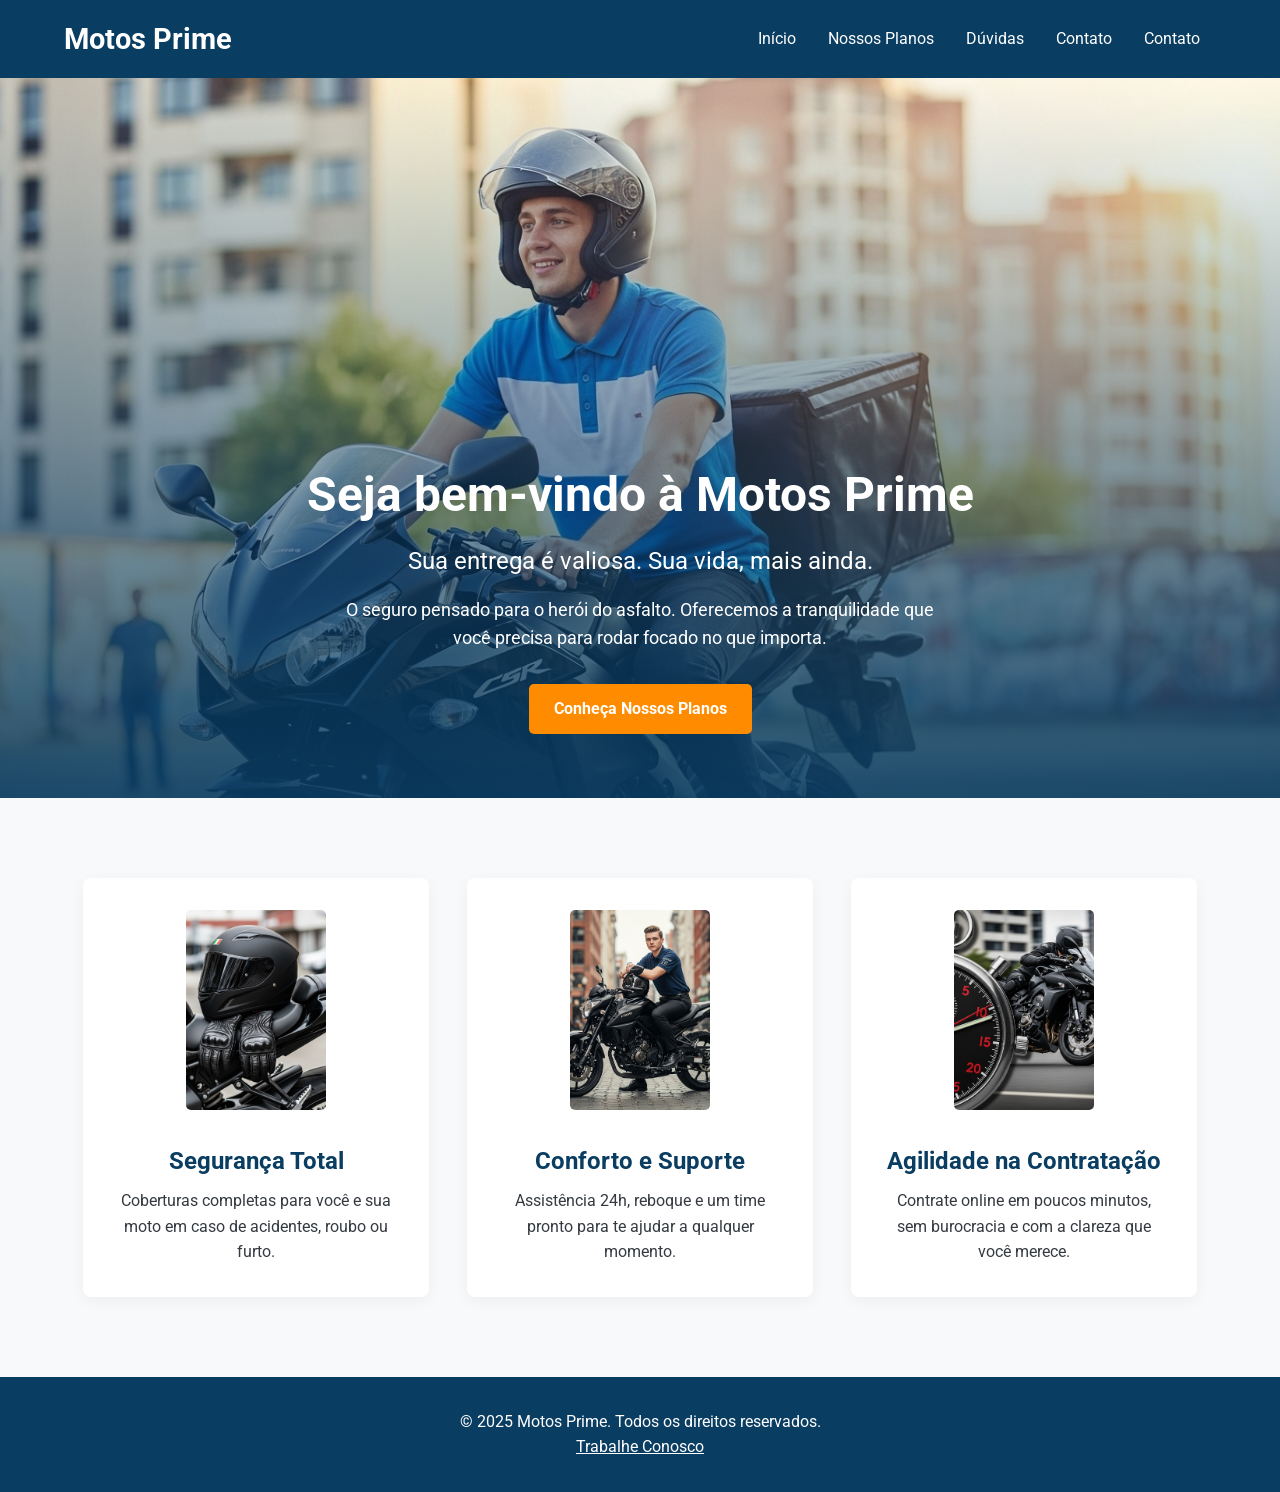
==== index.html @ d99079cb "Add files via upload" ====
<!DOCTYPE html>
<html lang="pt-BR">
<head>
    <meta charset="UTF-8">
    <meta name="viewport" content="width=device-width, initial-scale=1.0">
    <title>Motos Prime - Seguro para Motoboys</title>
    <link rel="stylesheet" href="css/style.css">
</head>
<body>
    <header>
        <nav class="navbar">
            <a href="index.html" class="logo">Motos Prime</a>
            <ul class="nav-menu">
                <li class="nav-item"><a href="index.html">Início</a></li>
                <li class="nav-item"><a href="planos.html">Nossos Planos</a></li>
                <li class="nav-item"><a href="faq.html">Dúvidas</a></li>
                <li class="nav-item"><a href="trabalhe-conosco.html">Contato</a></li>
                <li class="nav-item"><a href="contato.html">Contato</a></li>
            </ul>
            <div class="hamburger">
                <span class="bar"></span>
                <span class="bar"></span>
                <span class="bar"></span>
            </div>
        </nav>
    </header>

    <main>
        <section class="hero">
            <div class="hero-text">
                <h1>Seja bem-vindo à Motos Prime</h1>
                <h2>Sua entrega é valiosa. Sua vida, mais ainda.</h2>
                <p>O seguro pensado para o herói do asfalto. Oferecemos a tranquilidade que você precisa para rodar focado no que importa.</p>
                <a href="planos.html" class="cta-button">Conheça Nossos Planos</a>
            </div>
        </section>

        <section class="features">
            <div class="feature-card">
                <img src="images/segurança.jpg" alt="Equipamentos de segurança de moto">
                <h3>Segurança Total</h3>
                <p>Coberturas completas para você e sua moto em caso de acidentes, roubo ou furto.</p>
            </div>
            <div class="feature-card">
                <img src="images/conforto.jpg" alt="Motoboy recebendo suporte">
                <h3>Conforto e Suporte</h3>
                <p>Assistência 24h, reboque e um time pronto para te ajudar a qualquer momento.</p>
            </div>
            <div class="feature-card">
                <img src="images/agilidade.jpg" alt="Contratação rápida de seguro online">
                <h3>Agilidade na Contratação</h3>
                <p>Contrate online em poucos minutos, sem burocracia e com a clareza que você merece.</p>
            </div>
        </section>
    </main>

    <footer>
        <p>&copy; 2025 Motos Prime. Todos os direitos reservados.</p>
        <a href="trabalhe-conosco.html">Trabalhe Conosco</a>
    </footer>

    <script src="js/script.js"></script>
</body>
</html>
---- css/style.css ----
/* RESET BÁSICO E FONTES */
@import url('https://fonts.googleapis.com/css2?family=Roboto:wght@400;700&display=swap');

* {
    margin: 0;
    padding: 0;
    box-sizing: border-box;
}

body {
    font-family: 'Roboto', sans-serif;
    background-color: #ffffff;
    color: #343A40; /* Grafite */
    line-height: 1.6;
}

/* HEADER E NAVEGAÇÃO */
.navbar {
    display: flex;
    justify-content: space-between;
    align-items: center;
    padding: 1rem 5%;
    background-color: #0A3D62; /* Azul Corporativo */
    color: white;
    position: sticky;
    top: 0;
    z-index: 100;
}

.logo {
    font-size: 1.8rem;
    font-weight: 700;
    color: white;
    text-decoration: none;
}

.nav-menu {
    display: flex;
    list-style: none;
}

.nav-item a {
    color: white;
    text-decoration: none;
    margin: 0 1rem;
    font-size: 1rem;
    transition: color 0.3s ease;
}

.nav-item a:hover {
    color: #FF8C00; /* Laranja Vibrante */
}

.hamburger {
    display: none;
    cursor: pointer;
}

.bar {
    display: block;
    width: 25px;
    height: 3px;
    margin: 5px auto;
    background-color: white;
    transition: all 0.3s ease-in-out;
}

/* BOTÃO DE AÇÃO PRINCIPAL */
.cta-button {
    background-color: #FF8C00; /* Laranja Vibrante */
    color: white;
    padding: 12px 25px;
    border-radius: 5px;
    text-decoration: none;
    font-weight: 700;
    transition: background-color 0.3s ease;
    display: inline-block;
    border: none;
    cursor: pointer;
    font-size: 1rem;
}

.cta-button:hover {
    background-color: #E67E22; /* Laranja mais escuro */
}

/* SEÇÃO HERO (PÁGINA INICIAL) */
.hero {
    /* AVISO: A linha abaixo usa o caminho para o SEU arquivo JPG local. */
    background: linear-gradient(rgba(255, 255, 255, 0), rgba(10, 61, 98, 0.9)), url('../images/motoboy-entrega-banner.jpg') no-repeat center center/cover;
    
    height: 80vh;
    display: flex;
    justify-content: center;
    align-items: end;
    color: white;
    text-align: center;
    padding: 0 5% 5%;
}

.hero-text h1 {
    font-size: 3rem;
    margin-bottom: 0.5rem;
}

.hero-text h2 {
    font-size: 1.5rem;
    margin-bottom: 1rem;
    font-weight: 400;
}

.hero-text p {
    font-size: 1.1rem;
    max-width: 600px;
    margin: 0 auto 2rem auto;
}

/* SEÇÃO FEATURES (PÁGINA INICIAL) */
.features {
    display: flex;
    justify-content: space-around;
    padding: 4rem 5%;
    background-color: #F8F9FA; /* Cinza Claro */
    flex-wrap: wrap;
}

.feature-card {
    background-color: white;
    padding: 2rem;
    text-align: center;
    border-radius: 8px;
    box-shadow: 0 4px 15px rgba(0,0,0,0.05);
    width: 30%;
    min-width: 280px;
    margin: 1rem;
}

.feature-card img {
width: 50%; 
height: 200px;
aspect-ratio: 1 / 1;
object-fit: cover;
border-radius: 5px;
margin-bottom: 1.5rem;
background-color: #EAECEE;
}
.feature-card h3 {
    font-size: 1.5rem;
    margin-bottom: 0.5rem;
    color: #0A3D62; /* Azul Corporativo */
}

/* PÁGINAS INTERNAS (MAIN CONTENT) */
.page-main {
    padding: 4rem 5%;
    max-width: 960px;
    margin: 0 auto;
}

.page-main h2, .plans-section h2 {
    text-align: center;
    font-size: 2.5rem;
    margin-bottom: 1rem;
    color: #0A3D62; /* Azul Corporativo */
}
.page-main .slogan, .plans-section .slogan {
    text-align: center;
    font-size: 1.2rem;
    margin-bottom: 3rem;
    color: #5D6D7E;
}


/* SEÇÃO PLANOS */
.plans-section {
    padding: 4rem 5%;
    background-color: #F8F9FA; /* Cinza Claro */
}
.plans-container {
    display: flex;
    justify-content: center;
    align-items: stretch;
    flex-wrap: wrap;
    gap: 2rem;
}
.plan-card {
    background: white;
    border: 1px solid #ddd;
    border-radius: 8px;
    padding: 2.5rem;
    width: 30%;
    min-width: 300px;
    display: flex;
    flex-direction: column;
    transition: transform 0.3s, box-shadow 0.3s;
}
.plan-card:hover {
    transform: translateY(-10px);
    box-shadow: 0 10px 20px rgba(0,0,0,0.1);
}
.plan-card.recommended {
    border: 2px solid #FF8C00; /* Laranja Vibrante */
    position: relative;
}
.plan-card.recommended::before {
    content: 'MAIS POPULAR';
    position: absolute;
    top: -15px;
    left: 50%;
    transform: translateX(-50%);
    background: #FF8C00; /* Laranja Vibrante */
    color: white;
    padding: 5px 15px;
    border-radius: 20px;
    font-size: 0.8rem;
    font-weight: 700;
}

.plan-card h3 {
    text-align: center;
    font-size: 1.8rem;
    color: #0A3D62; /* Azul Corporativo */
    margin-bottom: 1.5rem;
}
.plan-card .price {
    text-align: center;
    font-size: 2.5rem;
    font-weight: 700;
    color: #0A3D62; /* Azul Corporativo */
    margin-bottom: 2rem;
}
.plan-card .price span {
    font-size: 1rem;
    font-weight: 400;
    color: #5D6D7E;
}
.plan-card ul {
    list-style: none;
    margin-bottom: 2rem;
    flex-grow: 1;
}
.plan-card ul li {
    margin-bottom: 0.8rem;
}
.plan-card .cta-button {
    text-align: center;
    width: 100%;
}


/* SEÇÃO FAQ */
.faq-item {
    background-color: #F8F9FA; /* Cinza Claro */
    margin-bottom: 1rem;
    border-radius: 5px;
    padding: 1.5rem;
}
.faq-question {
    font-size: 1.2rem;
    margin-bottom: 0.5rem;
    cursor: pointer;
}
.faq-answer {
    max-height: 0;
    overflow: hidden;
    transition: max-height 0.3s ease-out;
}
.faq-item.active .faq-answer {
    max-height: 200px; /* Adjust as needed */
}

/* SEÇÃO CONTATO */
.contact-container {
    display: flex;
    gap: 3rem;
    margin-top: 2rem;
    flex-wrap: wrap;
}
.contact-info, .contact-form {
    flex: 1;
    min-width: 300px;
}
.contact-form label {
    display: block;
    margin-bottom: 0.5rem;
}
.contact-form input, .contact-form textarea {
    width: 100%;
    padding: 0.8rem;
    margin-bottom: 1rem;
    border: 1px solid #ccc;
    border-radius: 5px;
}
.contact-form textarea {
    resize: vertical;
}

/* TRABALHE CONOSCO */
.work-with-us {
    text-align: center;
}
.work-with-us p {
    margin-bottom: 1.5rem;
    max-width: 600px;
    margin-left: auto;
    margin-right: auto;
}

/* PÁGINA DE PAGAMENTO */
.payment-form {
    max-width: 500px;
    margin: 2rem auto;
    background: #F8F9FA; /* Cinza Claro */
    padding: 2rem;
    border-radius: 8px;
}
.payment-form h4 {
    margin-top: 1.5rem;
    margin-bottom: 1rem;
    border-bottom: 1px solid #ddd;
    padding-bottom: 0.5rem;
}
.payment-form input {
    width: 100%;
    padding: 0.8rem;
    margin-bottom: 1rem;
    border: 1px solid #ccc;
    border-radius: 5px;
}
.payment-form small {
    display: block;
    text-align: center;
    margin-top: 1rem;
    color: #5D6D7E;
}
.plan-summary {
    background: white;
    padding: 1rem;
    border-radius: 5px;
    margin-bottom: 2rem;
}

/* FOOTER */
footer {
    background-color: #0A3D62; /* Azul Corporativo */
    color: white;
    text-align: center;
    padding: 2rem 5%;
}
footer a {
    color: white;
}


/* RESPONSIVIDADE */
@media (max-width: 768px) {
    .nav-menu {
        position: fixed;
        left: -100%;
        top: 70px; /* Altura do header */
        flex-direction: column;
        background-color: #0A3D62; /* Azul Corporativo */
        width: 100%;
        text-align: center;
        transition: 0.3s;
        box-shadow: 0 10px 20px rgba(0,0,0,0.1);
    }
    .nav-menu.active {
        left: 0;
    }
    .nav-item {
        margin: 1.5rem 0;
    }
    .hamburger {
        display: block;
    }
    .hamburger.active .bar:nth-child(2) {
        opacity: 0;
    }
    .hamburger.active .bar:nth-child(1) {
        transform: translateY(8px) rotate(45deg);
    }
    .hamburger.active .bar:nth-child(3) {
        transform: translateY(-8px) rotate(-45deg);
    }

    .hero-text h1 {
        font-size: 2.5rem;
    }
    .hero-text h2 {
        font-size: 1.2rem;
    }
    .features, .plans-container {
        flex-direction: column;
        align-items: center;
    }
    .feature-card, .plan-card {
        width: 90%;
        max-width: 400px;
    }
}
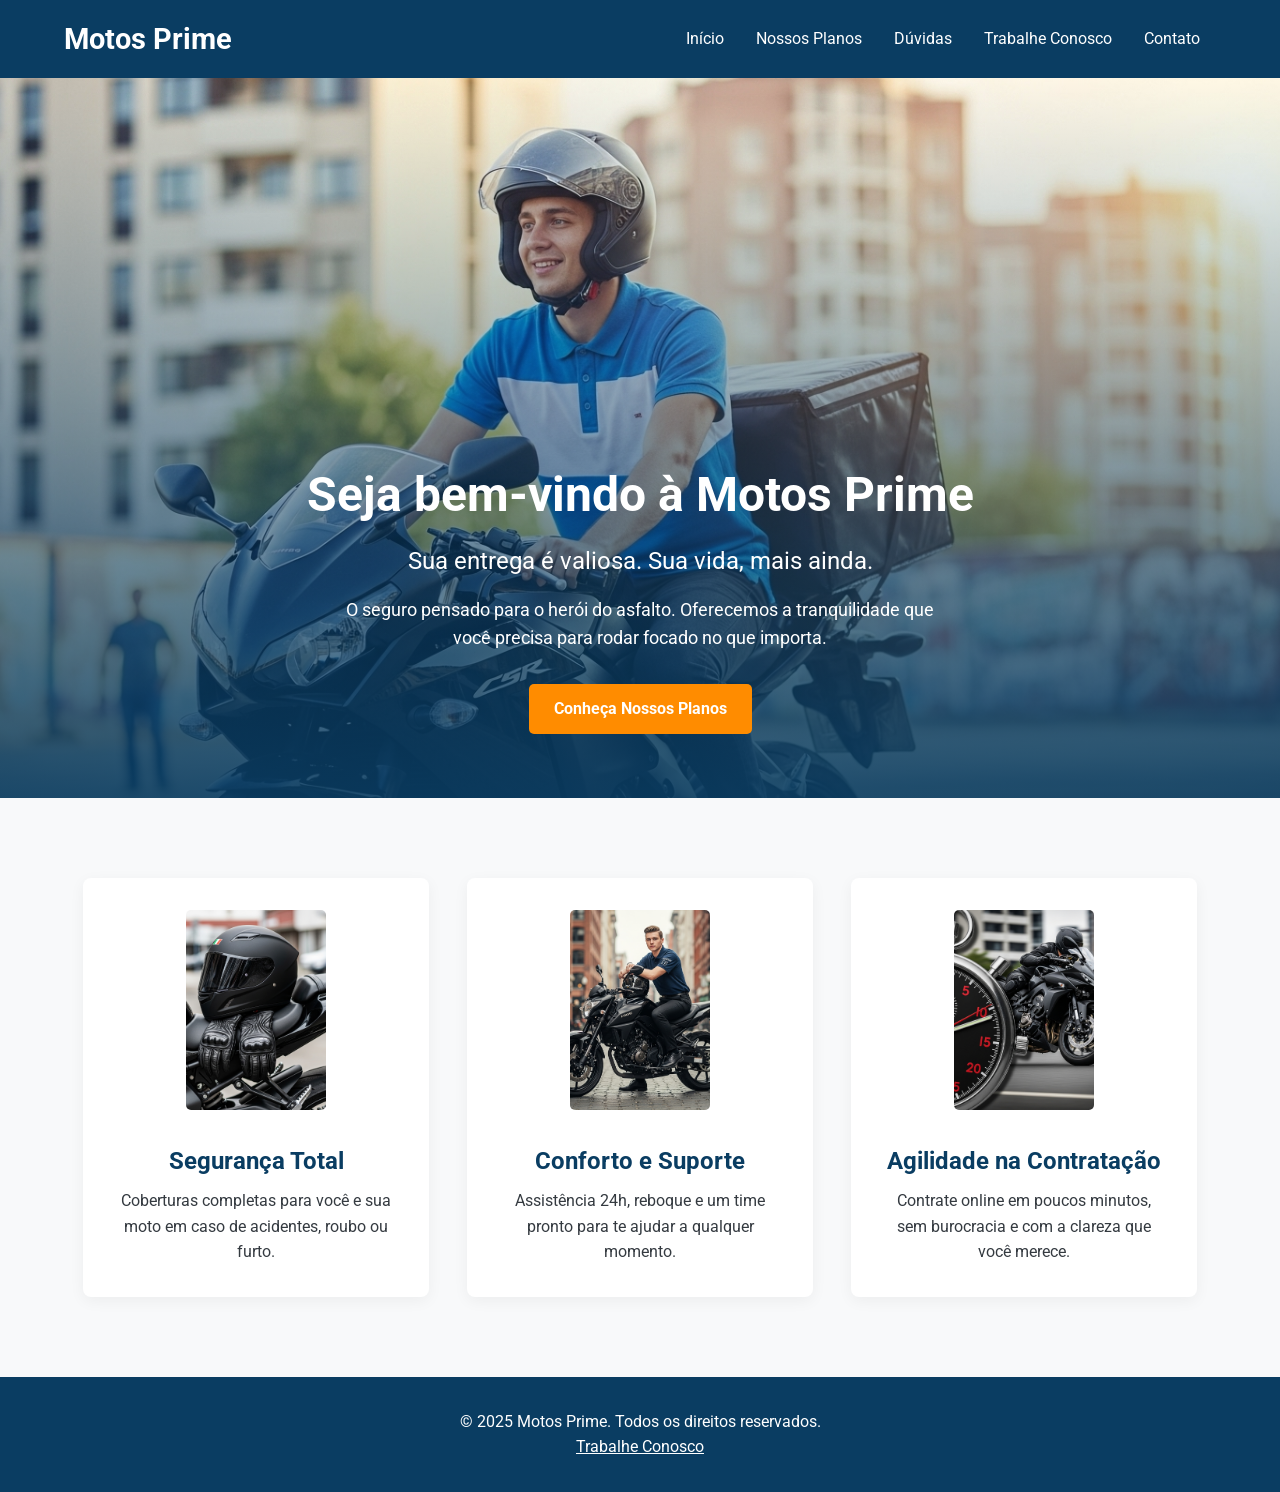
==== commit b14f084a: "docs: organizar apresentação e corrigir detalhes do projeto" ====
--- a/index.html
+++ b/index.html
@@ -1,64 +1,64 @@
-<!DOCTYPE html>
-<html lang="pt-BR">
-<head>
-    <meta charset="UTF-8">
-    <meta name="viewport" content="width=device-width, initial-scale=1.0">
-    <title>Motos Prime - Seguro para Motoboys</title>
-    <link rel="stylesheet" href="css/style.css">
-</head>
-<body>
-    <header>
-        <nav class="navbar">
-            <a href="index.html" class="logo">Motos Prime</a>
-            <ul class="nav-menu">
-                <li class="nav-item"><a href="index.html">Início</a></li>
-                <li class="nav-item"><a href="planos.html">Nossos Planos</a></li>
-                <li class="nav-item"><a href="faq.html">Dúvidas</a></li>
-                <li class="nav-item"><a href="trabalhe-conosco.html">Contato</a></li>
-                <li class="nav-item"><a href="contato.html">Contato</a></li>
-            </ul>
-            <div class="hamburger">
-                <span class="bar"></span>
-                <span class="bar"></span>
-                <span class="bar"></span>
-            </div>
-        </nav>
-    </header>
-
-    <main>
-        <section class="hero">
-            <div class="hero-text">
-                <h1>Seja bem-vindo à Motos Prime</h1>
-                <h2>Sua entrega é valiosa. Sua vida, mais ainda.</h2>
-                <p>O seguro pensado para o herói do asfalto. Oferecemos a tranquilidade que você precisa para rodar focado no que importa.</p>
-                <a href="planos.html" class="cta-button">Conheça Nossos Planos</a>
-            </div>
-        </section>
-
-        <section class="features">
-            <div class="feature-card">
-                <img src="images/segurança.jpg" alt="Equipamentos de segurança de moto">
-                <h3>Segurança Total</h3>
-                <p>Coberturas completas para você e sua moto em caso de acidentes, roubo ou furto.</p>
-            </div>
-            <div class="feature-card">
-                <img src="images/conforto.jpg" alt="Motoboy recebendo suporte">
-                <h3>Conforto e Suporte</h3>
-                <p>Assistência 24h, reboque e um time pronto para te ajudar a qualquer momento.</p>
-            </div>
-            <div class="feature-card">
-                <img src="images/agilidade.jpg" alt="Contratação rápida de seguro online">
-                <h3>Agilidade na Contratação</h3>
-                <p>Contrate online em poucos minutos, sem burocracia e com a clareza que você merece.</p>
-            </div>
-        </section>
-    </main>
-
-    <footer>
-        <p>&copy; 2025 Motos Prime. Todos os direitos reservados.</p>
-        <a href="trabalhe-conosco.html">Trabalhe Conosco</a>
-    </footer>
-
-    <script src="js/script.js"></script>
-</body>
-</html>+<!DOCTYPE html>
+<html lang="pt-BR">
+<head>
+    <meta charset="UTF-8">
+    <meta name="viewport" content="width=device-width, initial-scale=1.0">
+    <title>Motos Prime - Seguro para Motoboys</title>
+    <link rel="stylesheet" href="css/style.css">
+</head>
+<body>
+    <header>
+        <nav class="navbar">
+            <a href="index.html" class="logo">Motos Prime</a>
+            <ul class="nav-menu">
+                <li class="nav-item"><a href="index.html">Início</a></li>
+                <li class="nav-item"><a href="planos.html">Nossos Planos</a></li>
+                <li class="nav-item"><a href="faq.html">Dúvidas</a></li>
+                <li class="nav-item"><a href="trabalhe-conosco.html">Trabalhe Conosco</a></li>
+                <li class="nav-item"><a href="contato.html">Contato</a></li>
+            </ul>
+            <div class="hamburger">
+                <span class="bar"></span>
+                <span class="bar"></span>
+                <span class="bar"></span>
+            </div>
+        </nav>
+    </header>
+
+    <main>
+        <section class="hero">
+            <div class="hero-text">
+                <h1>Seja bem-vindo à Motos Prime</h1>
+                <h2>Sua entrega é valiosa. Sua vida, mais ainda.</h2>
+                <p>O seguro pensado para o herói do asfalto. Oferecemos a tranquilidade que você precisa para rodar focado no que importa.</p>
+                <a href="planos.html" class="cta-button">Conheça Nossos Planos</a>
+            </div>
+        </section>
+
+        <section class="features">
+            <div class="feature-card">
+                <img src="images/segurança.jpg" alt="Equipamentos de segurança de moto">
+                <h3>Segurança Total</h3>
+                <p>Coberturas completas para você e sua moto em caso de acidentes, roubo ou furto.</p>
+            </div>
+            <div class="feature-card">
+                <img src="images/conforto.jpg" alt="Motoboy recebendo suporte">
+                <h3>Conforto e Suporte</h3>
+                <p>Assistência 24h, reboque e um time pronto para te ajudar a qualquer momento.</p>
+            </div>
+            <div class="feature-card">
+                <img src="images/agilidade.jpg" alt="Contratação rápida de seguro online">
+                <h3>Agilidade na Contratação</h3>
+                <p>Contrate online em poucos minutos, sem burocracia e com a clareza que você merece.</p>
+            </div>
+        </section>
+    </main>
+
+    <footer>
+        <p>&copy; 2025 Motos Prime. Todos os direitos reservados.</p>
+        <a href="trabalhe-conosco.html">Trabalhe Conosco</a>
+    </footer>
+
+    <script src="js/script.js"></script>
+</body>
+</html>
